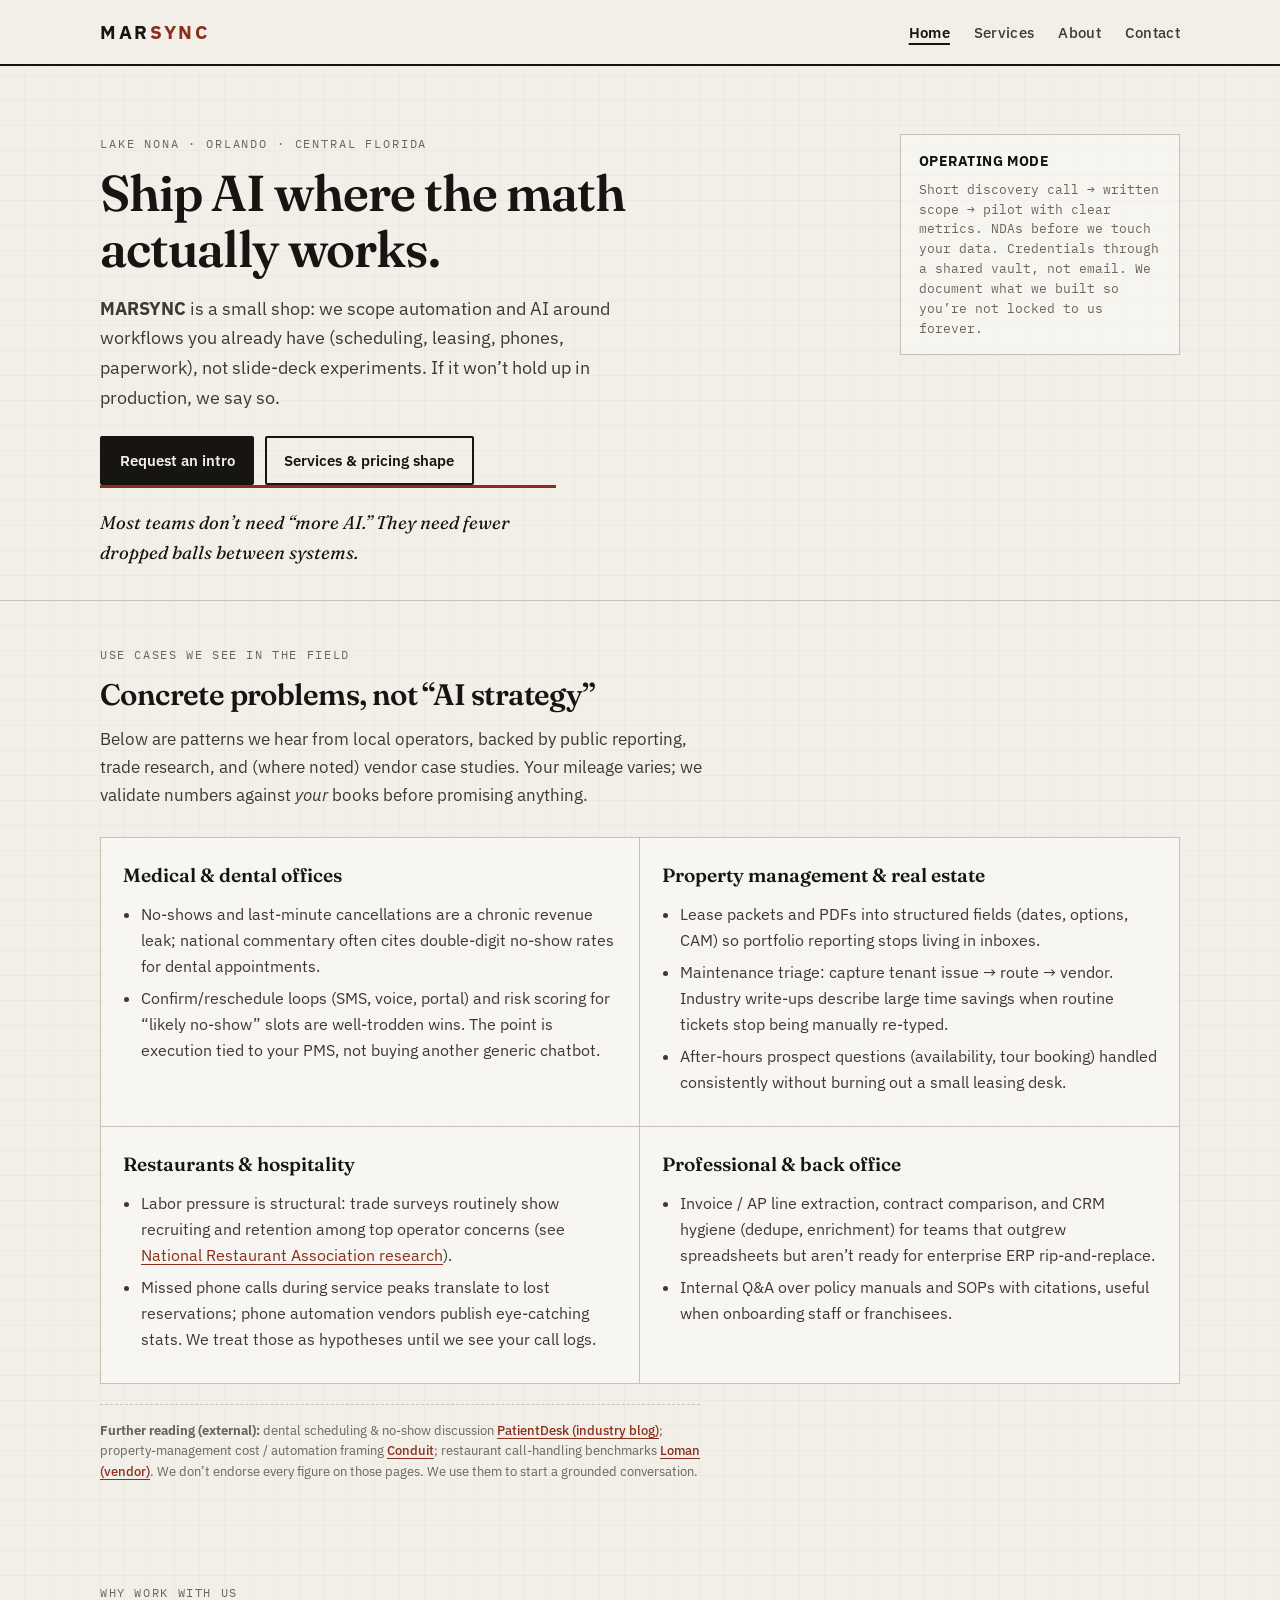
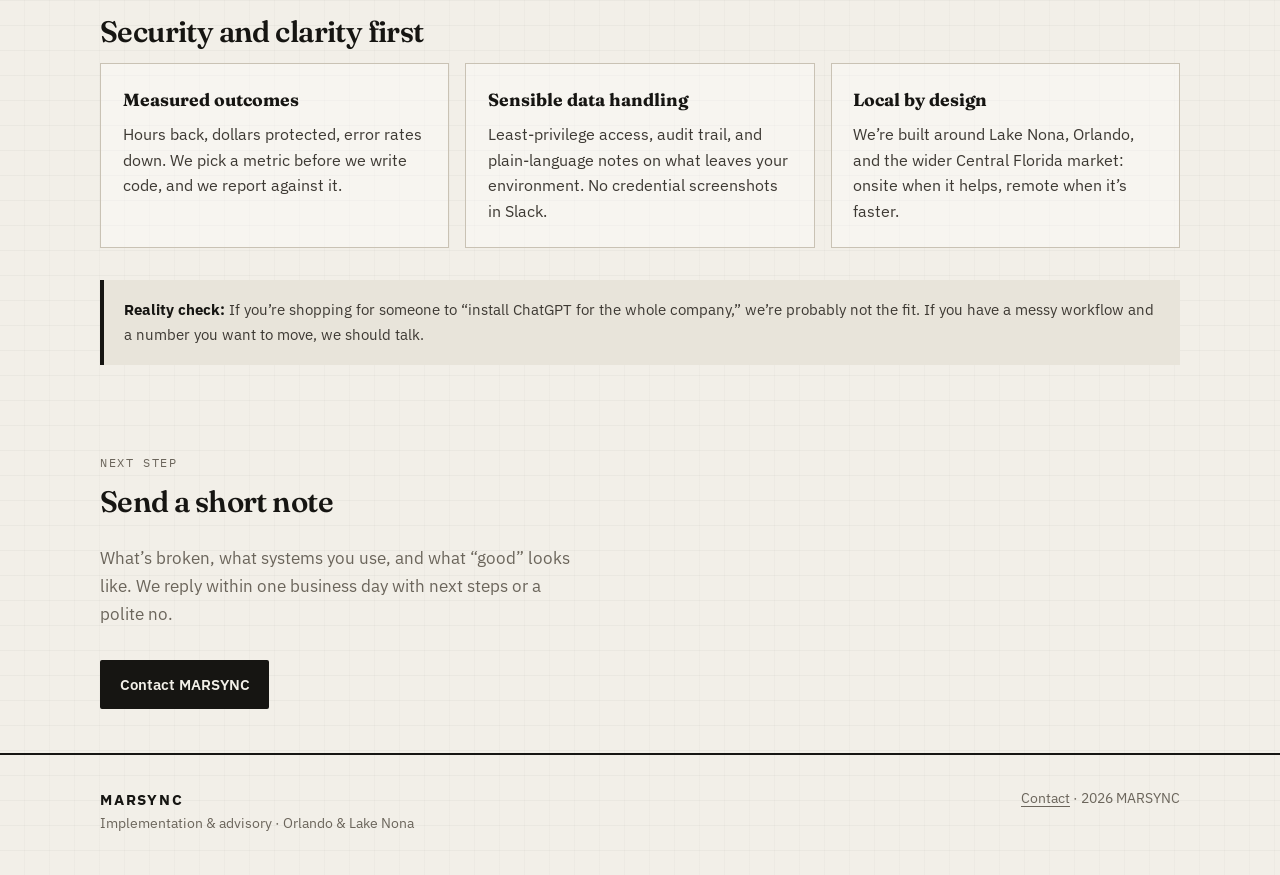
==== index.html @ 9117202c "MARSYNC marketing site" ====
<!DOCTYPE html>
<html lang="en">
  <head>
    <meta charset="utf-8" />
    <meta name="viewport" content="width=device-width, initial-scale=1" />
    <meta
      name="description"
      content="MARSYNC helps Orlando and Lake Nona businesses deploy AI where it pays off: scheduling, leasing ops, guest-facing workflows, and secure back-office automation."
    />
    <title>MARSYNC | Practical AI · Orlando &amp; Lake Nona</title>
    <link rel="preconnect" href="https://fonts.googleapis.com" />
    <link rel="preconnect" href="https://fonts.gstatic.com" crossorigin />
    <link
      href="https://fonts.googleapis.com/css2?family=Fraunces:ital,opsz,wght@0,9..144,400;0,9..144,600;0,9..144,700;1,9..144,400&family=IBM+Plex+Mono:ital,wght@0,400;0,500;1,400&family=IBM+Plex+Sans:ital,wght@0,400;0,500;0,600;0,700;1,400&display=swap"
      rel="stylesheet"
    />
    <link rel="stylesheet" href="css/styles.css" />
  </head>
  <body>
    <header class="site-header">
      <div class="wrap header-inner">
        <a class="logo" href="index.html">MAR<span>SYNC</span></a>
        <button
          class="nav-toggle"
          type="button"
          aria-expanded="false"
          aria-controls="primary-nav"
        >
          Menu
        </button>
        <nav class="site-nav" id="primary-nav" aria-label="Primary">
          <ul>
            <li><a href="index.html">Home</a></li>
            <li><a href="services.html">Services</a></li>
            <li><a href="about.html">About</a></li>
            <li><a href="contact.html">Contact</a></li>
          </ul>
        </nav>
      </div>
    </header>

    <main>
      <section class="hero">
        <div class="wrap hero-grid">
          <div>
            <p class="kicker">Lake Nona · Orlando · Central Florida</p>
            <h1>Ship AI where the math actually works.</h1>
            <p class="lede">
              <strong>MARSYNC</strong> is a small shop: we scope automation and AI around
              workflows you already have (scheduling, leasing, phones, paperwork), not
              slide-deck experiments. If it won’t hold up in production, we say so.
            </p>
            <div class="cta-row">
              <a class="btn btn-primary" href="contact.html">Request an intro</a>
              <a class="btn btn-ghost" href="services.html">Services &amp; pricing shape</a>
            </div>
            <blockquote class="pull-quote">
              Most teams don’t need “more AI.” They need fewer dropped balls between systems.
            </blockquote>
          </div>
          <aside class="hero-aside" aria-label="How we work">
            <strong>Operating mode</strong>
            Short discovery call → written scope → pilot with clear metrics. NDAs before
            we touch your data. Credentials through a shared vault, not email. We document
            what we built so you’re not locked to us forever.
          </aside>
        </div>
      </section>

      <section aria-labelledby="cases-heading">
        <div class="wrap">
          <p class="section-label">Use cases we see in the field</p>
          <h2 id="cases-heading">Concrete problems, not “AI strategy”</h2>
          <p class="section-intro">
            Below are patterns we hear from local operators, backed by public reporting,
            trade research, and (where noted) vendor case studies. Your mileage varies; we
            validate numbers against <em>your</em> books before promising anything.
          </p>

          <div class="use-grid">
            <article class="use-tile">
              <h3>Medical &amp; dental offices</h3>
              <ul>
                <li>
                  No-shows and last-minute cancellations are a chronic revenue leak; national
                  commentary often cites double-digit no-show rates for dental appointments.
                </li>
                <li>
                  Confirm/reschedule loops (SMS, voice, portal) and risk scoring for
                  “likely no-show” slots are well-trodden wins. The point is execution tied
                  to your PMS, not buying another generic chatbot.
                </li>
              </ul>
            </article>
            <article class="use-tile">
              <h3>Property management &amp; real estate</h3>
              <ul>
                <li>
                  Lease packets and PDFs into structured fields (dates, options, CAM) so
                  portfolio reporting stops living in inboxes.
                </li>
                <li>
                  Maintenance triage: capture tenant issue → route → vendor. Industry
                  write-ups describe large time savings when routine tickets stop being
                  manually re-typed.
                </li>
                <li>
                  After-hours prospect questions (availability, tour booking) handled
                  consistently without burning out a small leasing desk.
                </li>
              </ul>
            </article>
            <article class="use-tile">
              <h3>Restaurants &amp; hospitality</h3>
              <ul>
                <li>
                  Labor pressure is structural: trade surveys routinely show recruiting and
                  retention among top operator concerns (see
                  <a
                    href="https://restaurant.org/research-and-media/research/"
                    rel="noopener noreferrer"
                    >National Restaurant Association research</a
                  >).
                </li>
                <li>
                  Missed phone calls during service peaks translate to lost reservations;
                  phone automation vendors publish eye-catching stats. We treat those as
                  hypotheses until we see your call logs.
                </li>
              </ul>
            </article>
            <article class="use-tile">
              <h3>Professional &amp; back office</h3>
              <ul>
                <li>
                  Invoice / AP line extraction, contract comparison, and CRM hygiene (dedupe,
                  enrichment) for teams that outgrew spreadsheets but aren’t ready for
                  enterprise ERP rip-and-replace.
                </li>
                <li>
                  Internal Q&amp;A over policy manuals and SOPs with citations, useful when
                  onboarding staff or franchisees.
                </li>
              </ul>
            </article>
          </div>

          <p class="sources-note">
            <strong>Further reading (external):</strong>
            dental scheduling &amp; no-show discussion
            <a href="https://www.patientdesk.ai/blog/how-ai-reduces-dental-no-shows-by-50-the-data-driven-solution" rel="noopener noreferrer">PatientDesk (industry blog)</a>;
            property-management cost / automation framing
            <a href="https://conduit.ai/blog/cost-savings-of-ai-in-property-management" rel="noopener noreferrer">Conduit</a>;
            restaurant call-handling benchmarks
            <a href="https://www.loman.ai/blog/ai-phone-answering-revolutionizing-restaurant-service" rel="noopener noreferrer">Loman (vendor)</a>.
            We don’t endorse every figure on those pages. We use them to start a grounded conversation.
          </p>
        </div>
      </section>

      <section>
        <div class="wrap">
          <p class="section-label">Why work with us</p>
          <h2>Security and clarity first</h2>
          <div class="grid-3">
            <article class="card">
              <h3>Measured outcomes</h3>
              <p>
                Hours back, dollars protected, error rates down. We pick a metric before we
                write code, and we report against it.
              </p>
            </article>
            <article class="card">
              <h3>Sensible data handling</h3>
              <p>
                Least-privilege access, audit trail, and plain-language notes on what leaves
                your environment. No credential screenshots in Slack.
              </p>
            </article>
            <article class="card">
              <h3>Local by design</h3>
              <p>
                We’re built around Lake Nona, Orlando, and the wider Central Florida market:
                onsite when it helps, remote when it’s faster.
              </p>
            </article>
          </div>
          <div class="trust-strip">
            <strong>Reality check:</strong> If you’re shopping for someone to “install ChatGPT
            for the whole company,” we’re probably not the fit. If you have a messy workflow
            and a number you want to move, we should talk.
          </div>
        </div>
      </section>

      <section>
        <div class="wrap">
          <p class="section-label">Next step</p>
          <h2>Send a short note</h2>
          <p class="muted mb-2" style="max-width: 48ch">
            What’s broken, what systems you use, and what “good” looks like. We reply within
            one business day with next steps or a polite no.
          </p>
          <a class="btn btn-primary" href="contact.html">Contact MARSYNC</a>
        </div>
      </section>
    </main>

    <footer class="site-footer">
      <div class="wrap footer-inner">
        <div>
          <div class="footer-brand">MARSYNC</div>
          <div>Implementation &amp; advisory · Orlando &amp; Lake Nona</div>
        </div>
        <div class="footer-meta">
          <a href="contact.html">Contact</a>
          ·
          <span id="footer-year"></span>
          MARSYNC
        </div>
      </div>
    </footer>

    <script src="js/site-config.js"></script>
    <script>
      document.getElementById("footer-year").textContent = new Date().getFullYear();
    </script>
    <script src="js/main.js"></script>
  </body>
</html>
---- css/styles.css ----
/* MARSYNC: editorial / brochure feel */
:root {
  --paper: #f2efe8;
  --paper-2: #e8e4da;
  --ink: #161512;
  --ink-soft: #3d3933;
  --muted: #6b655b;
  --rule: #c9c2b4;
  --accent: #8b2e1b;
  --accent-hover: #6f2415;
  --accent-bg: rgba(139, 46, 27, 0.08);
  --danger: #a32020;
  --font-serif: "Fraunces", "Georgia", serif;
  --font-sans: "IBM Plex Sans", system-ui, sans-serif;
  --font-mono: "IBM Plex Mono", ui-monospace, monospace;
  --radius: 2px;
  --max: 1080px;
}

*,
*::before,
*::after {
  box-sizing: border-box;
}

html {
  scroll-behavior: smooth;
}

body {
  margin: 0;
  font-family: var(--font-sans);
  font-size: 1.0625rem;
  line-height: 1.65;
  color: var(--ink-soft);
  background-color: var(--paper);
  background-image: repeating-linear-gradient(
      0deg,
      transparent,
      transparent 24px,
      rgba(0, 0, 0, 0.03) 24px,
      rgba(0, 0, 0, 0.03) 25px
    ),
    repeating-linear-gradient(
      90deg,
      transparent,
      transparent 24px,
      rgba(0, 0, 0, 0.02) 24px,
      rgba(0, 0, 0, 0.02) 25px
    );
  min-height: 100vh;
  display: flex;
  flex-direction: column;
}

main {
  flex: 1;
}

body.nav-open {
  overflow: hidden;
}

a {
  color: var(--accent);
  text-decoration: underline;
  text-decoration-thickness: 1px;
  text-underline-offset: 3px;
}

a:hover {
  color: var(--accent-hover);
}

.wrap {
  width: min(100% - 2.25rem, var(--max));
  margin-inline: auto;
}

.site-header {
  position: sticky;
  top: 0;
  z-index: 100;
  background: var(--paper);
  border-bottom: 2px solid var(--ink);
}

.header-inner {
  display: flex;
  align-items: center;
  justify-content: space-between;
  padding: 1rem 0;
  gap: 1rem;
}

.logo {
  font-family: var(--font-sans);
  font-weight: 700;
  font-size: 1.2rem;
  letter-spacing: 0.14em;
  text-transform: uppercase;
  color: var(--ink);
  text-decoration: none;
}

.logo:hover {
  color: var(--accent);
  text-decoration: none;
}

.logo span {
  color: var(--accent);
}

.site-nav ul {
  list-style: none;
  margin: 0;
  padding: 0;
  display: flex;
  gap: 1.5rem;
  align-items: center;
}

.site-nav a {
  color: var(--ink-soft);
  font-weight: 500;
  font-size: 0.95rem;
  text-decoration: none;
  letter-spacing: 0.02em;
}

.site-nav a:hover {
  color: var(--ink);
  text-decoration: underline;
  text-underline-offset: 4px;
}

.site-nav a[aria-current="page"] {
  color: var(--ink);
  font-weight: 600;
  text-decoration: underline;
  text-decoration-thickness: 2px;
  text-underline-offset: 5px;
}

.nav-toggle {
  display: none;
  background: var(--paper-2);
  border: 2px solid var(--ink);
  color: var(--ink);
  padding: 0.45rem 0.7rem;
  border-radius: var(--radius);
  cursor: pointer;
  font-family: var(--font-mono);
  font-size: 0.8rem;
  text-transform: uppercase;
  letter-spacing: 0.06em;
}

@media (max-width: 768px) {
  .nav-toggle {
    display: block;
  }

  .site-nav {
    position: fixed;
    inset: 0 0 auto auto;
    top: 58px;
    width: min(300px, 100vw);
    background: var(--paper);
    border: 2px solid var(--ink);
    margin: 0.5rem 1.1rem;
    padding: 1rem 1.25rem;
    box-shadow: 8px 8px 0 var(--rule);
    transform: translateX(120%);
    opacity: 0;
    pointer-events: none;
    transition: transform 0.2s ease, opacity 0.2s ease;
  }

  .site-nav.is-open {
    transform: translateX(0);
    opacity: 1;
    pointer-events: auto;
  }

  .site-nav ul {
    flex-direction: column;
    align-items: flex-start;
    gap: 0.65rem;
  }
}

.hero {
  padding: clamp(2.5rem, 7vw, 4.25rem) 0 2rem;
  border-bottom: 1px solid var(--rule);
}

.hero-grid {
  display: grid;
  gap: 2rem;
}

@media (min-width: 880px) {
  .hero-grid {
    grid-template-columns: 1fr minmax(220px, 280px);
    align-items: start;
    gap: 3rem;
  }
}

.kicker {
  font-family: var(--font-mono);
  font-size: 0.72rem;
  text-transform: uppercase;
  letter-spacing: 0.16em;
  color: var(--muted);
  margin: 0 0 0.75rem;
}

.hero h1 {
  font-family: var(--font-serif);
  font-weight: 600;
  font-optical-sizing: auto;
  font-size: clamp(2.15rem, 4.8vw, 3.15rem);
  line-height: 1.12;
  letter-spacing: -0.02em;
  color: var(--ink);
  margin: 0 0 1rem;
  max-width: 20ch;
}

.hero .lede {
  font-size: 1.125rem;
  max-width: 48ch;
  margin: 0 0 1.5rem;
}

.hero-aside {
  font-family: var(--font-mono);
  font-size: 0.8rem;
  line-height: 1.55;
  color: var(--muted);
  padding: 1rem 1.1rem;
  border: 1px solid var(--rule);
  background: rgba(255, 255, 255, 0.35);
}

.hero-aside strong {
  display: block;
  font-family: var(--font-sans);
  font-size: 0.85rem;
  letter-spacing: 0.04em;
  text-transform: uppercase;
  color: var(--ink);
  margin-bottom: 0.5rem;
}

.cta-row {
  display: flex;
  flex-wrap: wrap;
  gap: 0.65rem;
  align-items: center;
}

.btn {
  display: inline-flex;
  align-items: center;
  justify-content: center;
  padding: 0.6rem 1.1rem;
  border-radius: var(--radius);
  font-weight: 600;
  font-size: 0.95rem;
  font-family: inherit;
  border: 2px solid var(--ink);
  cursor: pointer;
  text-decoration: none;
  transition: background 0.15s ease, color 0.15s ease;
}

.btn-primary {
  background: var(--ink);
  color: var(--paper);
  border-color: var(--ink);
}

.btn-primary:hover {
  background: var(--accent);
  border-color: var(--accent);
  color: #fff;
  text-decoration: none;
}

.btn-ghost {
  background: transparent;
  color: var(--ink);
}

.btn-ghost:hover {
  background: var(--accent-bg);
  border-color: var(--accent);
  color: var(--accent);
  text-decoration: none;
}

section {
  padding: 2.75rem 0;
}

section h2 {
  font-family: var(--font-serif);
  font-weight: 600;
  font-size: clamp(1.45rem, 2.4vw, 1.85rem);
  color: var(--ink);
  margin: 0 0 0.35rem;
  letter-spacing: -0.02em;
}

.section-intro {
  margin: 0 0 1.75rem;
  max-width: 62ch;
}

.section-label {
  font-family: var(--font-mono);
  font-size: 0.72rem;
  text-transform: uppercase;
  letter-spacing: 0.14em;
  color: var(--muted);
  margin: 0 0 0.4rem;
}

.use-grid {
  display: grid;
  gap: 0;
  border: 1px solid var(--rule);
  background: rgba(255, 255, 255, 0.4);
}

@media (min-width: 720px) {
  .use-grid {
    grid-template-columns: repeat(2, 1fr);
  }
}

.use-tile {
  padding: 1.35rem 1.35rem 1.5rem;
  border-bottom: 1px solid var(--rule);
  border-right: 1px solid var(--rule);
}

@media (min-width: 720px) {
  .use-tile:nth-child(2n) {
    border-right: none;
  }
  .use-tile:nth-last-child(-n + 2) {
    border-bottom: none;
  }
}

@media (max-width: 719px) {
  .use-tile:last-child {
    border-bottom: none;
  }
}

.use-tile h3 {
  font-family: var(--font-serif);
  font-size: 1.2rem;
  font-weight: 600;
  color: var(--ink);
  margin: 0 0 0.65rem;
}

.use-tile ul {
  margin: 0;
  padding-left: 1.15rem;
  color: var(--ink-soft);
  font-size: 0.98rem;
}

.use-tile li {
  margin-bottom: 0.4rem;
}

.sources-note {
  margin-top: 1.25rem;
  padding-top: 1rem;
  border-top: 1px dashed var(--rule);
  font-size: 0.82rem;
  color: var(--muted);
  line-height: 1.55;
  max-width: 75ch;
}

.sources-note a {
  font-weight: 500;
}

.pull-quote {
  margin: 0;
  padding: 1.25rem 0 0;
  font-family: var(--font-serif);
  font-size: 1.15rem;
  font-style: italic;
  color: var(--ink);
  max-width: 38ch;
  border-top: 3px solid var(--accent);
}

.grid-3 {
  display: grid;
  gap: 1rem;
}

@media (min-width: 700px) {
  .grid-3 {
    grid-template-columns: repeat(3, 1fr);
  }
}

.card {
  border: 1px solid var(--rule);
  padding: 1.35rem;
  background: rgba(255, 255, 255, 0.35);
}

.card h3 {
  font-family: var(--font-serif);
  font-size: 1.1rem;
  margin: 0 0 0.45rem;
  color: var(--ink);
}

.card p {
  margin: 0;
  font-size: 0.98rem;
}

.trust-strip {
  margin-top: 2rem;
  padding: 1.1rem 1.25rem;
  border-left: 4px solid var(--ink);
  background: var(--paper-2);
  font-size: 0.95rem;
}

.trust-strip strong {
  color: var(--ink);
}

.page-hero {
  padding: 2.25rem 0 0.5rem;
  border-bottom: 1px solid var(--rule);
}

.page-hero h1 {
  font-family: var(--font-serif);
  font-size: clamp(1.85rem, 3vw, 2.35rem);
  margin: 0 0 0.5rem;
  color: var(--ink);
}

.page-hero p {
  margin: 0 0 1.5rem;
  max-width: 58ch;
}

.service-block {
  margin-bottom: 2.25rem;
  padding-bottom: 2rem;
  border-bottom: 1px solid var(--rule);
}

.service-block:last-of-type {
  border-bottom: none;
  margin-bottom: 0;
  padding-bottom: 0;
}

.service-block h2 {
  font-size: 1.28rem;
  margin-bottom: 0.5rem;
}

.service-block p {
  margin: 0 0 0.65rem;
  max-width: 68ch;
}

.list-check {
  margin: 0.5rem 0 0;
  padding-left: 1.2rem;
}

.list-check li {
  margin-bottom: 0.35rem;
}

.founder-grid {
  display: grid;
  gap: 1.25rem;
}

@media (min-width: 640px) {
  .founder-grid {
    grid-template-columns: repeat(2, 1fr);
  }
}

.founder-card {
  border: 1px solid var(--rule);
  padding: 1.5rem;
  background: rgba(255, 255, 255, 0.35);
}

.founder-card h2 {
  font-size: 1.2rem;
  margin: 0 0 0.2rem;
  font-family: var(--font-serif);
}

.founder-card .role {
  font-family: var(--font-mono);
  font-size: 0.75rem;
  text-transform: uppercase;
  letter-spacing: 0.1em;
  color: var(--accent);
  margin: 0 0 0.85rem;
}

.founder-card p {
  margin: 0;
  font-size: 0.98rem;
}

.form-grid {
  display: grid;
  gap: 1rem;
  max-width: 520px;
}

label {
  display: block;
  font-size: 0.8rem;
  font-weight: 600;
  font-family: var(--font-mono);
  text-transform: uppercase;
  letter-spacing: 0.06em;
  color: var(--muted);
  margin-bottom: 0.35rem;
}

input,
textarea {
  width: 100%;
  padding: 0.6rem 0.75rem;
  border-radius: var(--radius);
  border: 2px solid var(--ink);
  background: #fff;
  color: var(--ink);
  font-family: inherit;
  font-size: 1rem;
}

input:focus,
textarea:focus {
  outline: 2px solid var(--accent);
  outline-offset: 1px;
}

textarea {
  min-height: 140px;
  resize: vertical;
}

.hp {
  position: absolute;
  left: -9999px;
  opacity: 0;
  height: 0;
  overflow: hidden;
}

.form-status {
  margin-top: 0.5rem;
  padding: 0.65rem 0.85rem;
  border: 1px solid var(--rule);
  background: var(--paper-2);
  font-size: 0.92rem;
}

.form-status--error {
  border-color: var(--danger);
  color: var(--danger);
  background: #fce8e8;
}

.site-footer {
  margin-top: auto;
  padding: 2rem 0 2.5rem;
  border-top: 2px solid var(--ink);
  font-size: 0.88rem;
  color: var(--muted);
}

.footer-inner {
  display: flex;
  flex-wrap: wrap;
  gap: 1rem;
  justify-content: space-between;
  align-items: flex-start;
}

.footer-brand {
  font-weight: 700;
  letter-spacing: 0.12em;
  text-transform: uppercase;
  font-size: 0.95rem;
  color: var(--ink);
}

.footer-meta a {
  color: var(--muted);
}

.footer-meta a:hover {
  color: var(--accent);
}

.muted {
  color: var(--muted);
}

.mt-0 {
  margin-top: 0;
}

.mb-2 {
  margin-bottom: 2rem;
}

code {
  font-family: var(--font-mono);
  font-size: 0.88em;
  background: var(--paper-2);
  padding: 0.1em 0.35em;
}
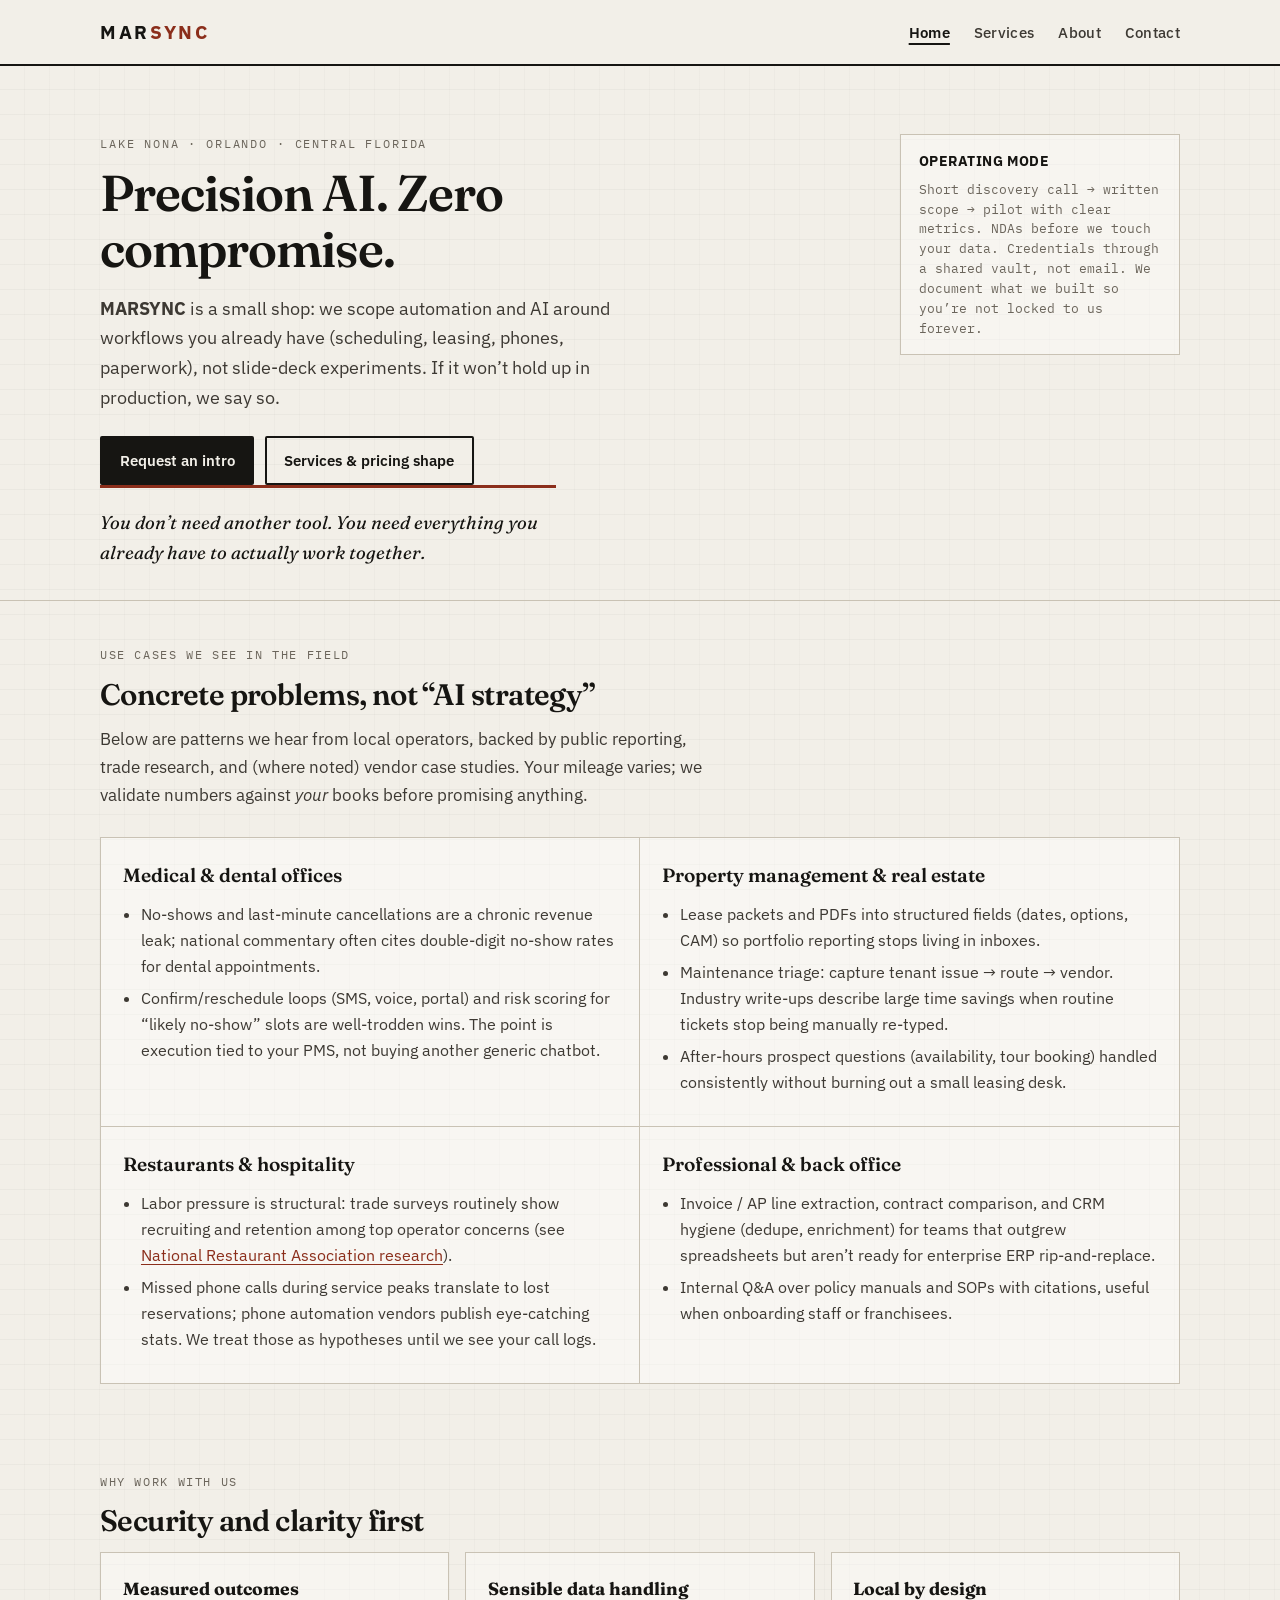
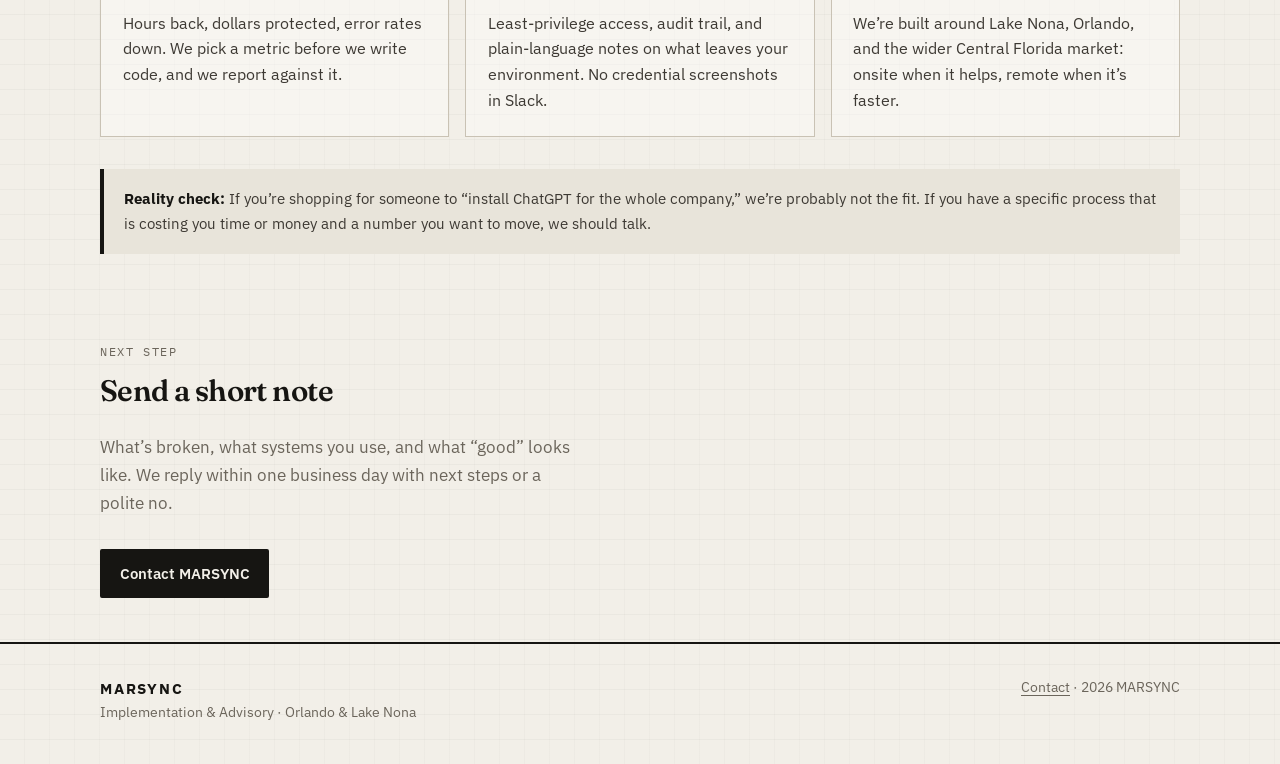
==== commit e3c2a053: "Update site copy, contact info, founder links, and branding assets Made-with: Cursor" ====
--- a/index.html
+++ b/index.html
@@ -44,7 +44,7 @@
         <div class="wrap hero-grid">
           <div>
             <p class="kicker">Lake Nona · Orlando · Central Florida</p>
-            <h1>Ship AI where the math actually works.</h1>
+            <h1>Precision AI. Zero compromise.</h1>
             <p class="lede">
               <strong>MARSYNC</strong> is a small shop: we scope automation and AI around
               workflows you already have (scheduling, leasing, phones, paperwork), not
@@ -55,7 +55,8 @@
               <a class="btn btn-ghost" href="services.html">Services &amp; pricing shape</a>
             </div>
             <blockquote class="pull-quote">
-              Most teams don’t need “more AI.” They need fewer dropped balls between systems.
+              You don’t need another tool. You need everything you already have to actually work
+              together.
             </blockquote>
           </div>
           <aside class="hero-aside" aria-label="How we work">
@@ -145,16 +146,6 @@
             </article>
           </div>
 
-          <p class="sources-note">
-            <strong>Further reading (external):</strong>
-            dental scheduling &amp; no-show discussion
-            <a href="https://www.patientdesk.ai/blog/how-ai-reduces-dental-no-shows-by-50-the-data-driven-solution" rel="noopener noreferrer">PatientDesk (industry blog)</a>;
-            property-management cost / automation framing
-            <a href="https://conduit.ai/blog/cost-savings-of-ai-in-property-management" rel="noopener noreferrer">Conduit</a>;
-            restaurant call-handling benchmarks
-            <a href="https://www.loman.ai/blog/ai-phone-answering-revolutionizing-restaurant-service" rel="noopener noreferrer">Loman (vendor)</a>.
-            We don’t endorse every figure on those pages. We use them to start a grounded conversation.
-          </p>
         </div>
       </section>
 
@@ -187,8 +178,8 @@
           </div>
           <div class="trust-strip">
             <strong>Reality check:</strong> If you’re shopping for someone to “install ChatGPT
-            for the whole company,” we’re probably not the fit. If you have a messy workflow
-            and a number you want to move, we should talk.
+            for the whole company,” we’re probably not the fit. If you have a specific process
+            that is costing you time or money and a number you want to move, we should talk.
           </div>
         </div>
       </section>
@@ -210,7 +201,7 @@
       <div class="wrap footer-inner">
         <div>
           <div class="footer-brand">MARSYNC</div>
-          <div>Implementation &amp; advisory · Orlando &amp; Lake Nona</div>
+          <div>Implementation &amp; Advisory · Orlando &amp; Lake Nona</div>
         </div>
         <div class="footer-meta">
           <a href="contact.html">Contact</a>
--- a/css/styles.css
+++ b/css/styles.css
@@ -383,20 +383,6 @@
   margin-bottom: 0.4rem;
 }
 
-.sources-note {
-  margin-top: 1.25rem;
-  padding-top: 1rem;
-  border-top: 1px dashed var(--rule);
-  font-size: 0.82rem;
-  color: var(--muted);
-  line-height: 1.55;
-  max-width: 75ch;
-}
-
-.sources-note a {
-  font-weight: 500;
-}
-
 .pull-quote {
   margin: 0;
   padding: 1.25rem 0 0;
@@ -512,6 +498,31 @@
   border: 1px solid var(--rule);
   padding: 1.5rem;
   background: rgba(255, 255, 255, 0.35);
+}
+
+.founder-card--link {
+  display: block;
+  text-decoration: none;
+  color: inherit;
+  border-radius: 2px;
+  cursor: pointer;
+  transition:
+    transform 0.18s ease,
+    box-shadow 0.18s ease,
+    border-color 0.18s ease,
+    background-color 0.18s ease;
+}
+
+.founder-card--link:hover {
+  transform: translateY(-3px);
+  border-color: color-mix(in srgb, var(--accent) 45%, var(--rule));
+  box-shadow: 0 10px 28px rgba(22, 21, 18, 0.08);
+  background: rgba(255, 255, 255, 0.55);
+}
+
+.founder-card--link:focus-visible {
+  outline: 2px solid var(--accent);
+  outline-offset: 3px;
 }
 
 .founder-card h2 {
